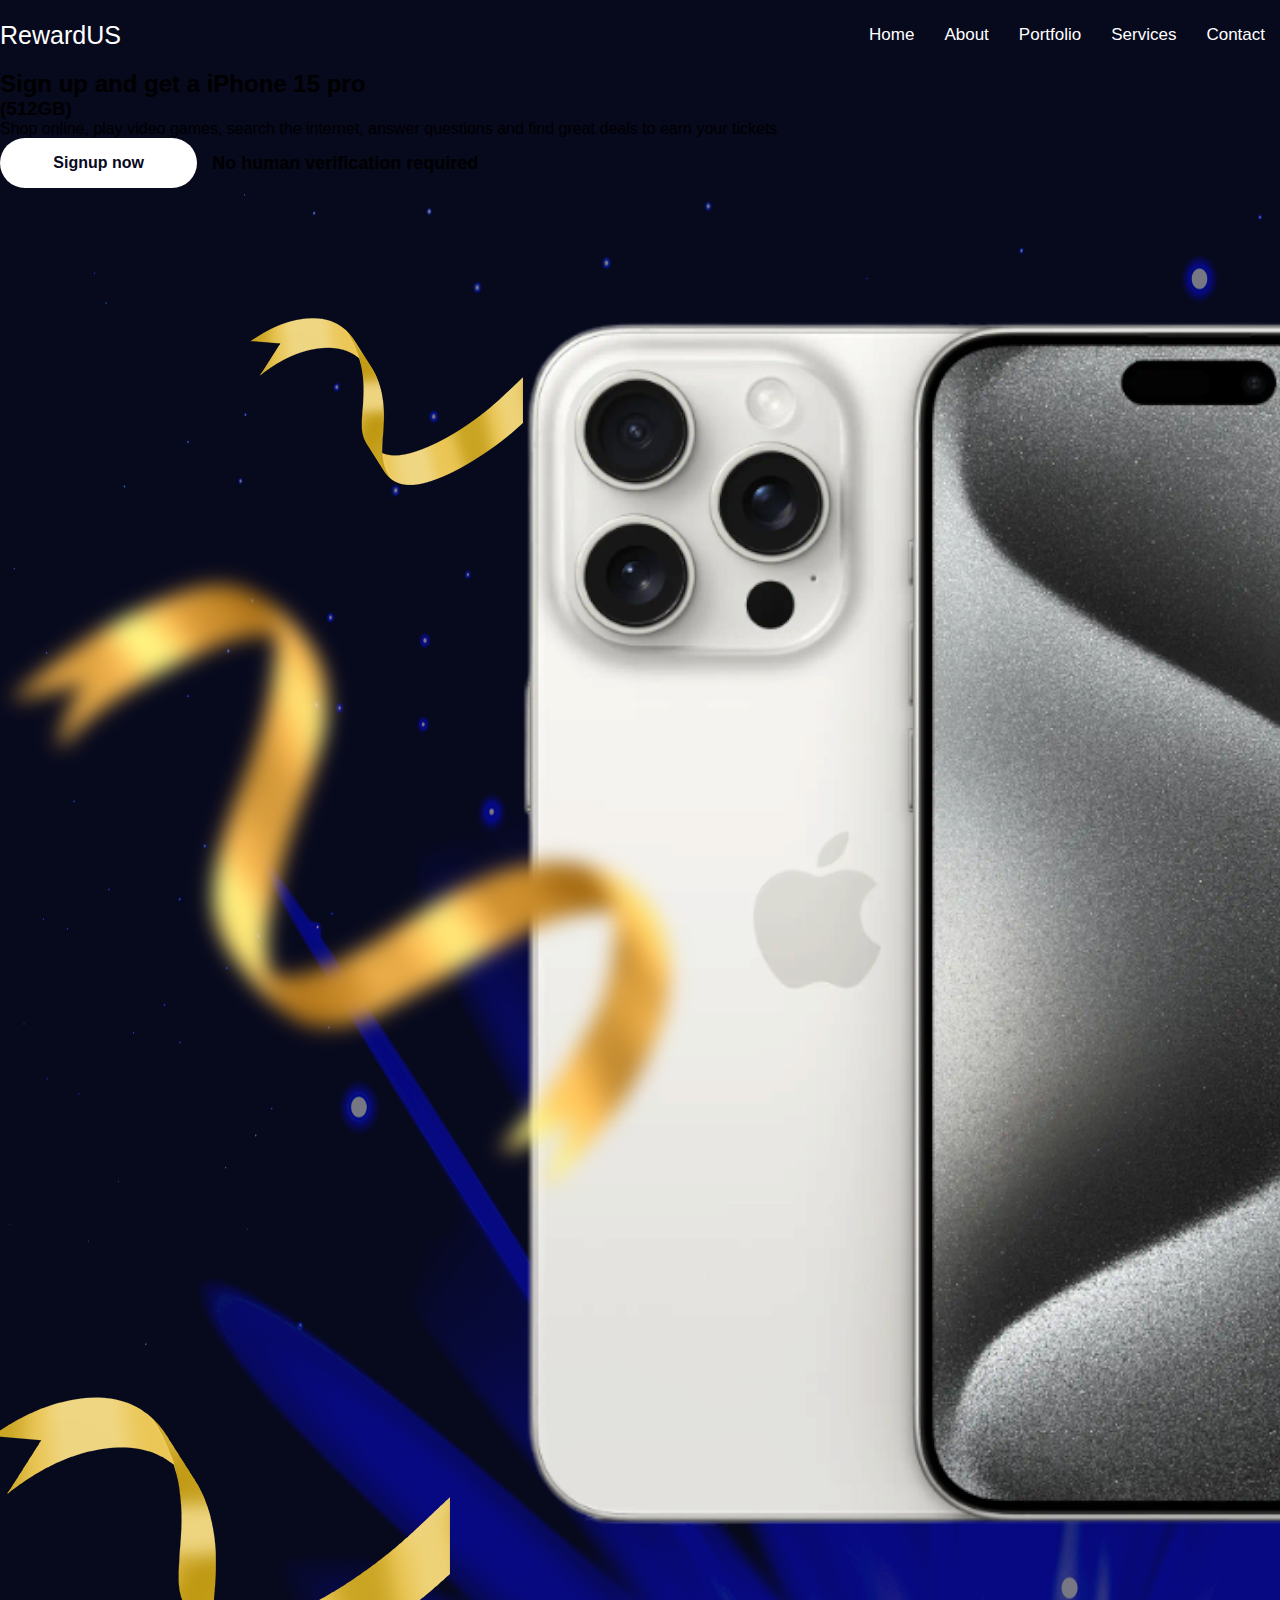
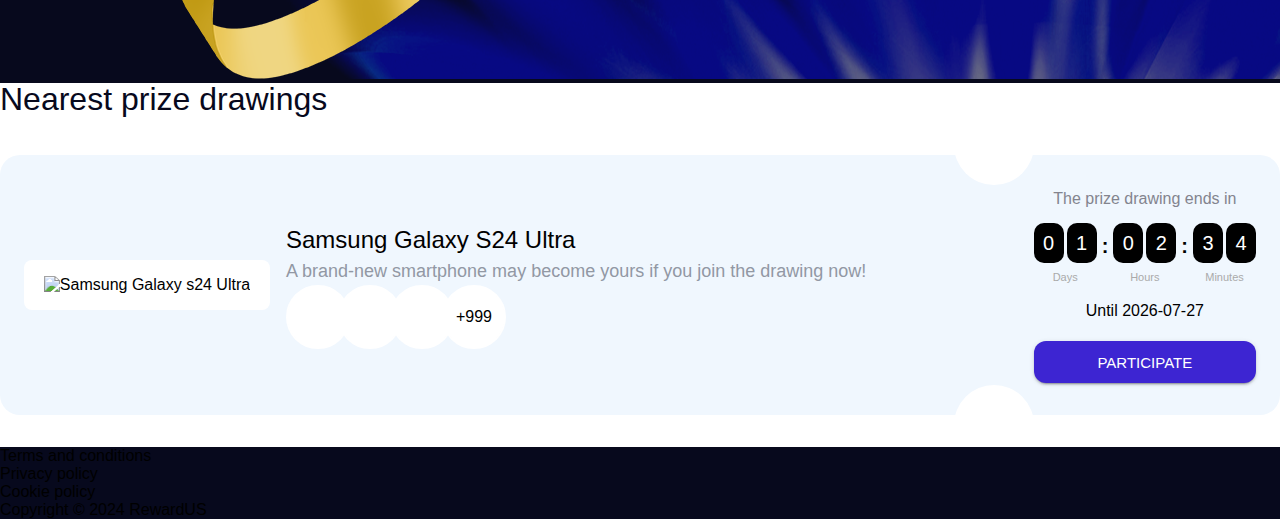
==== index.html @ d1d950e8 "Add files via upload" ====
<!DOCTYPE html>
<html lang="en">
<head>
    <meta charset="UTF-8">
    <meta name="viewport" content="width=device-width, initial-scale=1.0">
    <title>CashApp free $750</title>
    <link rel="stylesheet" href="https://cdn.jsdelivr.net/npm/bootstrap@5.3.2/dist/css/bootstrap.min.css" integrity="sha384-T3c6CoIi6uLrA9TneNEoa7RxnatzjcDSCmG1MXxSR1GAsXEV/Dwwykc2MPK8M2HN" crossorigin="anonymous">
    <link rel="stylesheet" href="styles.css">
    <link href='https://unpkg.com/boxicons@2.1.1/css/boxicons.min.css' rel='stylesheet'>
</head>
<body>
    <nav>
        <div class="nav-bar container">
            <i class='bx bx-menu sidebarOpen' ></i>
            <span class="logo navLogo"><a href="#">RewardUS</a></span>
            <div class="menu">
                <div class="logo-toggle">
                    <span class="logo"><a href="#">RewardUS</a></span>
                    <i class='bx bx-x siderbarClose'></i>
                </div>
                <ul class="nav-links">
                    <li><a href="#">Home</a></li>
                    <li><a href="#">About</a></li>
                    <li><a href="#">Portfolio</a></li>
                    <li><a href="#">Services</a></li>
                    <li><a href="#">Contact</a></li>
                </ul>
            </div>
            <div class="darkLight-searchBox">
                <div class="dark-light">
                    <i class='bx bx-moon moon'></i>
                    <i class='bx bx-sun sun'></i>
                </div>
                <div class="searchBox">
                   <div class="searchToggle">
                    <i class='bx bx-x cancel'></i>
                    <i class='bx bx-search search'></i>
                   </div>
                    <div class="search-field">
                        <input type="text" placeholder="Search...">
                        <i class='bx bx-search'></i>
                    </div>
                </div>
            </div>
        </div>
    </nav>

    <section class="hero pt-5">
      <div class="container">  
        <div class="row row-cols-lg-2">
            <div class="col-lg-6 mt-5">
                <h2 class="text-white">Sign up and get a iPhone 15 pro</h2>
                <h3 class="mb-4 text-white">(512GB)</h3>
                <p class="text-white">Shop online, play video games, search the internet, answer questions and find great deals to earn your tickets</p>
                <div class="button-group mb-4">
                  <a class="button1" href="#">Signup now</a>
                  <div class="fs-5 text-white note"><p>No human verification required</p></div>
                </div>
            </div>
            <div class="col-lg-6">
                <div>
                    <img class="w-100" src="Images/Mobile-mockup.png" alt="">
                </div>
            </div>
        </div>
      </div>  
    </section>

    <section class="pt-5"><div class="MuiBox-root css-i3pbo container my-5"><div class="MuiBox-root css-5vz3hp"><h4 class="MuiTypography-root MuiTypography-h4 css-9hid8g">Nearest prize drawings</h4></div><div class="MuiBox-root css-1s2wzrj"><div class="MuiBox-root css-10klw3m"><div class="MuiBox-root css-bb2ilc"><div class="MuiBox-root css-q9tc19"><div class="MuiBox-root css-1nd9dtm"><div class="MuiBox-root css-sllwuo"><div class="MuiBox-root css-1kwc1hg"><img class="MuiBox-root css-1w4zhob" src="https://www.excelestore.com.bd/public/uploads/all/doHFTlsXaV1wG3TIthW0Z2Gxxddtyxyyvz36FmL0.webp" alt="Samsung Galaxy s24 Ultra"></div></div><div class="MuiBox-root css-1rr4qq7"><div class="MuiBox-root css-j7qwjs"><div class="MuiBox-root css-1vve356"><h4 class="MuiTypography-root MuiTypography-h4 css-rovz4v">Samsung Galaxy S24 Ultra</h4><h6 class="MuiTypography-root MuiTypography-h6 css-8p31so">A brand-new smartphone may become yours if you join the drawing now!</h6><div class="MuiBox-root css-dtjlfv"><div class="MuiAvatar-root MuiAvatar-circular css-1h9suxu"><img src="https://img.rewardis.online/avatars/200.jpeg" class="MuiAvatar-img css-1hy9t21"></div><div class="MuiAvatar-root MuiAvatar-circular css-1h9suxu"><img src="https://img.rewardis.online/avatars/278.jpeg" class="MuiAvatar-img css-1hy9t21"></div><div class="MuiAvatar-root MuiAvatar-circular css-1h9suxu"><img src="https://img.rewardis.online/avatars/175.jpeg" class="MuiAvatar-img css-1hy9t21"></div><div class="MuiAvatar-root MuiAvatar-circular MuiAvatar-colorDefault css-182gvo0">+999</div></div></div></div></div></div><div class="MuiBox-root css-lzlkz"><div class="MuiBox-root css-1sie9le"></div><div class="MuiBox-root css-42kxdp"></div></div><div class="MuiBox-root css-1szrgz2"><div class="MuiTypography-root MuiTypography-body1 css-1rv4btl">The prize drawing ends in</div><div class="_countdown_1yske_11"><div><div class="_countdown__digits_1yske_29"><div class="_countdown__digit_1yske_29">0</div><div class="_countdown__digit_1yske_29">1</div></div><div class="_countdown__type_1yske_50">Days</div></div><div class="_countdown__divider_1yske_23">:</div><div><div class="_countdown__digits_1yske_29"><div class="_countdown__digit_1yske_29">0</div><div class="_countdown__digit_1yske_29">2</div></div><div class="_countdown__type_1yske_50">Hours</div></div><div class="_countdown__divider_1yske_23">:</div><div><div class="_countdown__digits_1yske_29"><div class="_countdown__digit_1yske_29">3</div><div class="_countdown__digit_1yske_29">4</div></div><div class="_countdown__type_1yske_50">Minutes</div></div></div><div class="MuiTypography-root MuiTypography-subtitle1 css-dmxir2" id="date">Until </div><div class="MuiBox-root css-0"><button class="MuiButtonBase-root MuiButton-root MuiButton-contained MuiButton-containedPrimary MuiButton-sizeMedium MuiButton-containedSizeMedium MuiButton-fullWidth MuiButton-root MuiButton-contained MuiButton-containedPrimary MuiButton-sizeMedium MuiButton-containedSizeMedium MuiButton-fullWidth css-vf36pj" tabindex="0" type="button">Participate<span class="MuiTouchRipple-root css-w0pj6f"></span></button></div></div></div></div></div></div></div></section>

    <footer>
        <div class="container">
            <div class="border-bottom pt-5">
                <div class="d-flex gap-5 justify-content-center text-white">
                    <p>Terms and conditions</p>
                    <p>Privacy policy</p>
                    <p>Cookie policy</p>
                </div>
            </div>
            <div class="d-flex justify-content-center pt-4">
                <p class="text-light">Copyright © 2024 RewardUS</p>
            </div>
        </div>
    </footer>

    <script src="https://cdn.jsdelivr.net/npm/bootstrap@5.3.2/dist/js/bootstrap.min.js" integrity="sha384-BBtl+eGJRgqQAUMxJ7pMwbEyER4l1g+O15P+16Ep7Q9Q+zqX6gSbd85u4mG4QzX+" crossorigin="anonymous"></script>
    <script src="script.js"></script>
</body>
</html>
---- styles.css ----
body {
    background-color: #fff;
}

/* ===== Google Font Import - Poppins ===== */
@import url('https://fonts.googleapis.com/css2?family=Poppins:wght@300;400;500;600&display=swap');

*{
    margin: 0;
    padding: 0;
    font-family: 'Poppins', sans-serif;
    transition: all 0.4s ease;;
}

a {
    text-decoration: none;
}


/* ===== Colours ===== */
:root{
    --body-color: #E4E9F7;
    --nav-color: #4070F4;
    --side-nav: #010718;
    --text-color: #FFF;
    --search-bar: #F2F2F2;
    --search-text: #010718;
}

body.dark{
    --body-color: #18191A;
    --nav-color: #242526;
    --side-nav: #242526;
    --text-color: #CCC;
    --search-bar: #242526;
}

nav{
    top: 0;
    left: 0;
    height: 70px;
    width: 100%;
    z-index: 100;
    background-color: rgb(7, 9, 29);
}
.nav-links {
    margin-bottom: 0!important;
}

body.dark nav{
    border: 1px solid #393838;

}

nav .nav-bar{
    position: relative;
    height: 100%;
    width: 100%;
    background-color: transparent;
    display: flex;
    align-items: center;
    justify-content: space-between;
}

nav .nav-bar .sidebarOpen{
    color: var(--text-color);
    font-size: 25px;
    padding: 5px;
    cursor: pointer;
    display: none;
}

nav .nav-bar .logo a{
    font-size: 25px;
    font-weight: 500;
    color: var(--text-color);
    text-decoration: none;
}

.menu .logo-toggle{
    display: none;
}

.nav-bar .nav-links{
    display: flex;
    align-items: center;
}

.nav-bar .nav-links li{
    margin: 0 5px;
    list-style: none;
}

.nav-links li a{
    position: relative;
    font-size: 17px;
    font-weight: 400;
    color: var(--text-color);
    text-decoration: none;
    padding: 10px;
}

.nav-links li a::before{
    content: '';
    position: absolute;
    left: 50%;
    bottom: 0;
    transform: translateX(-50%);
    height: 6px;
    width: 6px;
    border-radius: 50%;
    background-color: var(--text-color);
    opacity: 0;
    transition: all 0.3s ease;
}

.nav-links li:hover a::before{
    opacity: 1;
}

.nav-bar .darkLight-searchBox{
    display: flex;
    align-items: center;
}

.darkLight-searchBox .dark-light,
.darkLight-searchBox .searchToggle{
    height: 40px;
    width: 40px;
    display: flex;
    align-items: center;
    justify-content: center;
    margin: 0 5px;
}

.dark-light i,
.searchToggle i{
    position: absolute;
    color: var(--text-color);
    font-size: 22px;
    cursor: pointer;
    transition: all 0.3s ease;
}

.dark-light i.sun{
    opacity: 0;
    pointer-events: none;
}

.dark-light.active i.sun{
    opacity: 1;
    pointer-events: auto;
}

.dark-light.active i.moon{
    opacity: 0;
    pointer-events: none;
}

.searchToggle i.cancel{
    opacity: 0;
    pointer-events: none;
}

.searchToggle.active i.cancel{
    opacity: 1;
    pointer-events: auto;
}

.searchToggle.active i.search{
    opacity: 0;
    pointer-events: none;
}

.searchBox{
    position: relative;
}

.searchBox .search-field{
    position: absolute;
    bottom: -85px;
    right: 5px;
    height: 50px;
    width: 300px;
    display: flex;
    align-items: center;
    background-color: var(--nav-color);
    padding: 3px;
    border-radius: 6px;
    box-shadow: 0 5px 5px rgba(0, 0, 0, 0.1);
    opacity: 0;
    pointer-events: none;
    transition: all 0.3s ease;
}

.searchToggle.active ~ .search-field{
    bottom: -74px;
    opacity: 1;
    pointer-events: auto;
}

.search-field::before{
    content: '';
    position: absolute;
    right: 14px;
    top: -4px;
    height: 12px;
    width: 12px;
    background-color: var(--nav-color);
    transform: rotate(-45deg);
    z-index: -1;
}

.search-field input{
    height: 100%;
    width: 100%;
    padding: 0 45px 0 15px;
    outline: none;
    border: none;
    border-radius: 4px;
    font-size: 14px;
    font-weight: 400;
    color: var(--search-text);
    background-color: var(--search-bar);
}

body.dark .search-field input{
    color: var(--text-color);
}

.search-field i{
    position: absolute;
    color: var(--nav-color);
    right: 15px;
    font-size: 22px;
    cursor: pointer;
}

body.dark .search-field i{
    color: var(--text-color);
}

@media (max-width: 790px) {
    nav .nav-bar .sidebarOpen{
        display: block;
    }

    .menu{
        position: fixed;
        height: 100%;
        width: 320px;
        left: -100%;
        top: 0;
        padding: 20px;
        background-color: var(--side-nav);
        z-index: 100;
        transition: all 0.4s ease;
    }

    nav.active .menu{
        left: -0%;
    }

    nav.active .nav-bar .navLogo a{
        opacity: 0;
        transition: all 0.3s ease;
    }

    .menu .logo-toggle{
        display: block;
        width: 100%;
        display: flex;
        align-items: center;
        justify-content: space-between;
    }

    .logo-toggle .siderbarClose{
        color: var(--text-color);
        font-size: 24px;
        cursor: pointer;
    }

    .nav-bar .nav-links{
        flex-direction: column;
        padding-top: 30px;
    }

    .nav-links li a{
        display: block;
        margin-top: 20px;
    }
}

.darkLight-searchBox {
    display: none!important;
}

.button-group {
    display: flex;
    flex-direction: row;
    flex-wrap: wrap;
    gap: 15px;
    align-items: center;
}
.button1 {
    color: rgb(7, 9, 29);
    background-color: white;
    border: none;
    border-radius: 2.14em;
    padding: 1em 3.33em;
    font-weight: 600;
    transition: all .55s ease;
}
.note p {
    font-size: 18px;
    line-height: 1;
    margin-bottom: 0;
    font-weight: bold;
}

.hero {
    background-color: rgb(7, 9, 29);
}

/*! CSS Used from: https://rewardis.online/assets/index-c146559e.css */
button{border-radius:8px;border:1px solid transparent;padding:.6em 1.2em;font-size:1em;font-weight:500;font-family:inherit;background-color:#1a1a1a;cursor:pointer;transition:border-color .25s;}
button:hover{border-color:#646cff;}
button:focus{outline:4px auto -webkit-focus-ring-color;}
@media (prefers-color-scheme: light){
button{background-color:#f9f9f9;}
}
.css-w0pj6f{overflow:hidden;pointer-events:none;position:absolute;z-index:0;inset:0px;border-radius:inherit;}
.css-i3pbo{margin-bottom:24px;}
.css-5vz3hp{display:inline-flex;-webkit-box-align:center;align-items:center;margin-bottom:40px;gap:8px;}
@media (max-width: 899.95px){
.css-5vz3hp{margin-bottom:16px;}
}
.css-9hid8g{margin:0px;font-weight:500;font-family:Roboto, sans-serif;color:rgb(7, 9, 29);font-size:2em;line-height:1;}
@media (max-width: 899.95px){
.css-9hid8g{font-size:1.75em;}
}
.css-1s2wzrj{display:flex;flex-direction:column;}
.css-1s2wzrj:hover{cursor:pointer;}
.css-10klw3m{height:100%;}
.css-bb2ilc{display:flex;flex-direction:column;margin-bottom:8px;padding:32px 24px;border-radius:20px;background:rgb(240, 247, 254);}
.css-bb2ilc:hover{cursor:pointer;}
.css-q9tc19{display:flex;border:none;box-shadow:none;}
@media (max-width: 899.95px){
.css-q9tc19{flex-direction:column;}
}
.css-1nd9dtm{margin-bottom:0px;display:flex;flex:1 1 0%;flex-direction:row;-webkit-box-align:center;align-items:center;}
@media (max-width: 599.95px){
.css-1nd9dtm{align-items:flex-start;margin-bottom:8px;}
}
.css-sllwuo{background-color:rgb(255, 255, 255);padding:16px;border-radius:8px;width:230px;display:flex;-webkit-box-align:center;align-items:center;position:relative;}
@media (min-width: 600px){
.css-sllwuo{padding:8px;min-width:150px;}
}
@media (max-width: 599.95px){
.css-sllwuo{width:130px;}
}
.css-1kwc1hg{display:flex;-webkit-box-align:center;align-items:center;-webkit-box-pack:center;justify-content:center;max-height:200px;width:100%;padding:8px;border-bottom-left-radius:28px;border-bottom-right-radius:28px;}
@media (max-width: 599.95px){
.css-1kwc1hg{padding:8px;}
}
.css-1w4zhob{max-width:100%;max-height:140px;}
.css-1rr4qq7{flex:1 1 0%;}
.css-j7qwjs{display:flex;flex-direction:column;}
.css-1vve356{flex:1 0 auto;padding:16px 0px 16px 16px;}
@media (max-width: 599.95px){
.css-1vve356{padding:0px 0px 16px 16px;}
}
.css-rovz4v{margin:0px;font-family:Roboto, sans-serif;font-weight:normal;font-size:24px;line-height:150%;}
@media (max-width: 899.95px){
.css-rovz4v{font-size:18px;}
}
.css-8p31so{margin:0px;font-family:Roboto, sans-serif;color:rgb(146, 152, 164);font-size:18px;font-weight:normal;line-height:150%;}
@media (max-width: 599.95px){
.css-8p31so{font-size:14px;line-height:1.5;}
}
.css-dtjlfv{display:flex;padding-left:12px;padding-right:12px;}
.css-1h9suxu{position:relative;display:flex;-webkit-box-align:center;align-items:center;-webkit-box-pack:center;justify-content:center;flex-shrink:0;font-family:Roboto, sans-serif;line-height:1;border-radius:50%;overflow:hidden;user-select:none;width:60px;height:60px;margin-left:-12px;border:2px solid rgb(255, 255, 255);font-size:1em;color:rgb(0, 0, 0);background:rgb(255, 255, 255);}
@media (max-width: 599.95px){
.css-1h9suxu{width:50px;height:50px;}
}
.css-1hy9t21{width:100%;height:100%;text-align:center;object-fit:cover;color:transparent;text-indent:10000px;}
.css-182gvo0{position:relative;display:flex;-webkit-box-align:center;align-items:center;-webkit-box-pack:center;justify-content:center;flex-shrink:0;font-family:Roboto, sans-serif;line-height:1;border-radius:50%;overflow:hidden;user-select:none;width:60px;height:60px;margin-left:-12px;border:2px solid rgb(255, 255, 255);font-size:1em;color:rgb(0, 0, 0);background:rgb(255, 255, 255);}
@media (max-width: 599.95px){
.css-182gvo0{width:50px;height:50px;}
}
.css-lzlkz{width:80px;margin-top:-32px;margin-bottom:-32px;position:relative;overflow:hidden;}
@media (max-width: 899.95px){
.css-lzlkz{display:none;}
}
.css-1sie9le{top:-50px;position:absolute;background:rgb(255, 255, 255);width:80px;height:80px;border-radius:40px;}
.css-42kxdp{bottom:-50px;position:absolute;background:rgb(255, 255, 255);width:80px;height:80px;border-radius:40px;}
.css-1szrgz2{display:flex;flex-direction:column;-webkit-box-pack:center;justify-content:center;}
@media (max-width: 899.95px){
.css-1szrgz2{flex-direction:column;}
}
.css-1rv4btl{margin:0px;font-family:Roboto, sans-serif;line-height:1.5;color:rgb(131, 132, 142);font-weight:400;font-size:16px;text-align:center;}
.css-dmxir2{margin:0px 0px 16px;font-family:Roboto, sans-serif;font-weight:400;font-size:1rem;line-height:1.75;text-align:center;}
.css-vf36pj{display:inline-flex;-webkit-box-align:center;align-items:center;-webkit-box-pack:center;justify-content:center;position:relative;box-sizing:border-box;-webkit-tap-highlight-color:transparent;outline:0px;border:0px;margin:0px;cursor:pointer;user-select:none;vertical-align:middle;appearance:none;text-decoration:none;font-family:Roboto, sans-serif;font-weight:500;min-width:64px;padding:6px 16px;transition:background-color 250ms cubic-bezier(0.4, 0, 0.2, 1) 0ms, box-shadow 250ms cubic-bezier(0.4, 0, 0.2, 1) 0ms, border-color 250ms cubic-bezier(0.4, 0, 0.2, 1) 0ms, color 250ms cubic-bezier(0.4, 0, 0.2, 1) 0ms;color:rgb(255, 255, 255);background-color:rgb(61, 37, 210);box-shadow:rgba(0, 0, 0, 0.2) 0px 3px 1px -2px, rgba(0, 0, 0, 0.14) 0px 2px 2px 0px, rgba(0, 0, 0, 0.12) 0px 1px 5px 0px;width:100%;border-radius:12px;font-size:15px;height:42px;line-height:1;text-transform:uppercase;}
@media print{
.css-vf36pj{-webkit-print-color-adjust:exact;}
}
.css-vf36pj:hover{text-decoration:none;background-color:rgb(42, 25, 147);box-shadow:rgba(0, 0, 0, 0.2) 0px 2px 4px -1px, rgba(0, 0, 0, 0.14) 0px 4px 5px 0px, rgba(0, 0, 0, 0.12) 0px 1px 10px 0px;}
@media (hover: none){
.css-vf36pj:hover{background-color:rgb(61, 37, 210);}
}
.css-vf36pj:active{box-shadow:rgba(0, 0, 0, 0.2) 0px 5px 5px -3px, rgba(0, 0, 0, 0.14) 0px 8px 10px 1px, rgba(0, 0, 0, 0.12) 0px 3px 14px 2px;}
.css-vf36pj:focus{outline:none;}
/*! CSS Used from: https://rewardis.online/assets/Sweepstakes-9f8c0376.css */
._countdown_1yske_11{display:flex;flex-direction:row;justify-content:center;align-items:center;font-weight:700;font-size:1.25rem;line-height:1.75rem;margin:12px 0 6px;color:#000;}
._countdown__divider_1yske_23{margin:0 5px;height:50px;vertical-align:middle;}
._countdown__digits_1yske_29{display:flex;flex-direction:row;flex-wrap:nowrap;line-height:12px;gap:3px;}
._countdown__digit_1yske_29{background:#000;border-radius:10px;color:#fff;text-align:center;height:40px;font-weight:300;display:flex;justify-content:center;align-items:center;width:30px;}
._countdown__type_1yske_50{font-size:11px;font-weight:400;color:#aaa;text-align:center;}

footer {
    background-color: rgb(7, 9, 29);
}

footer .border-bottom {
    border-color: rgb(53, 54, 71)!important;
}
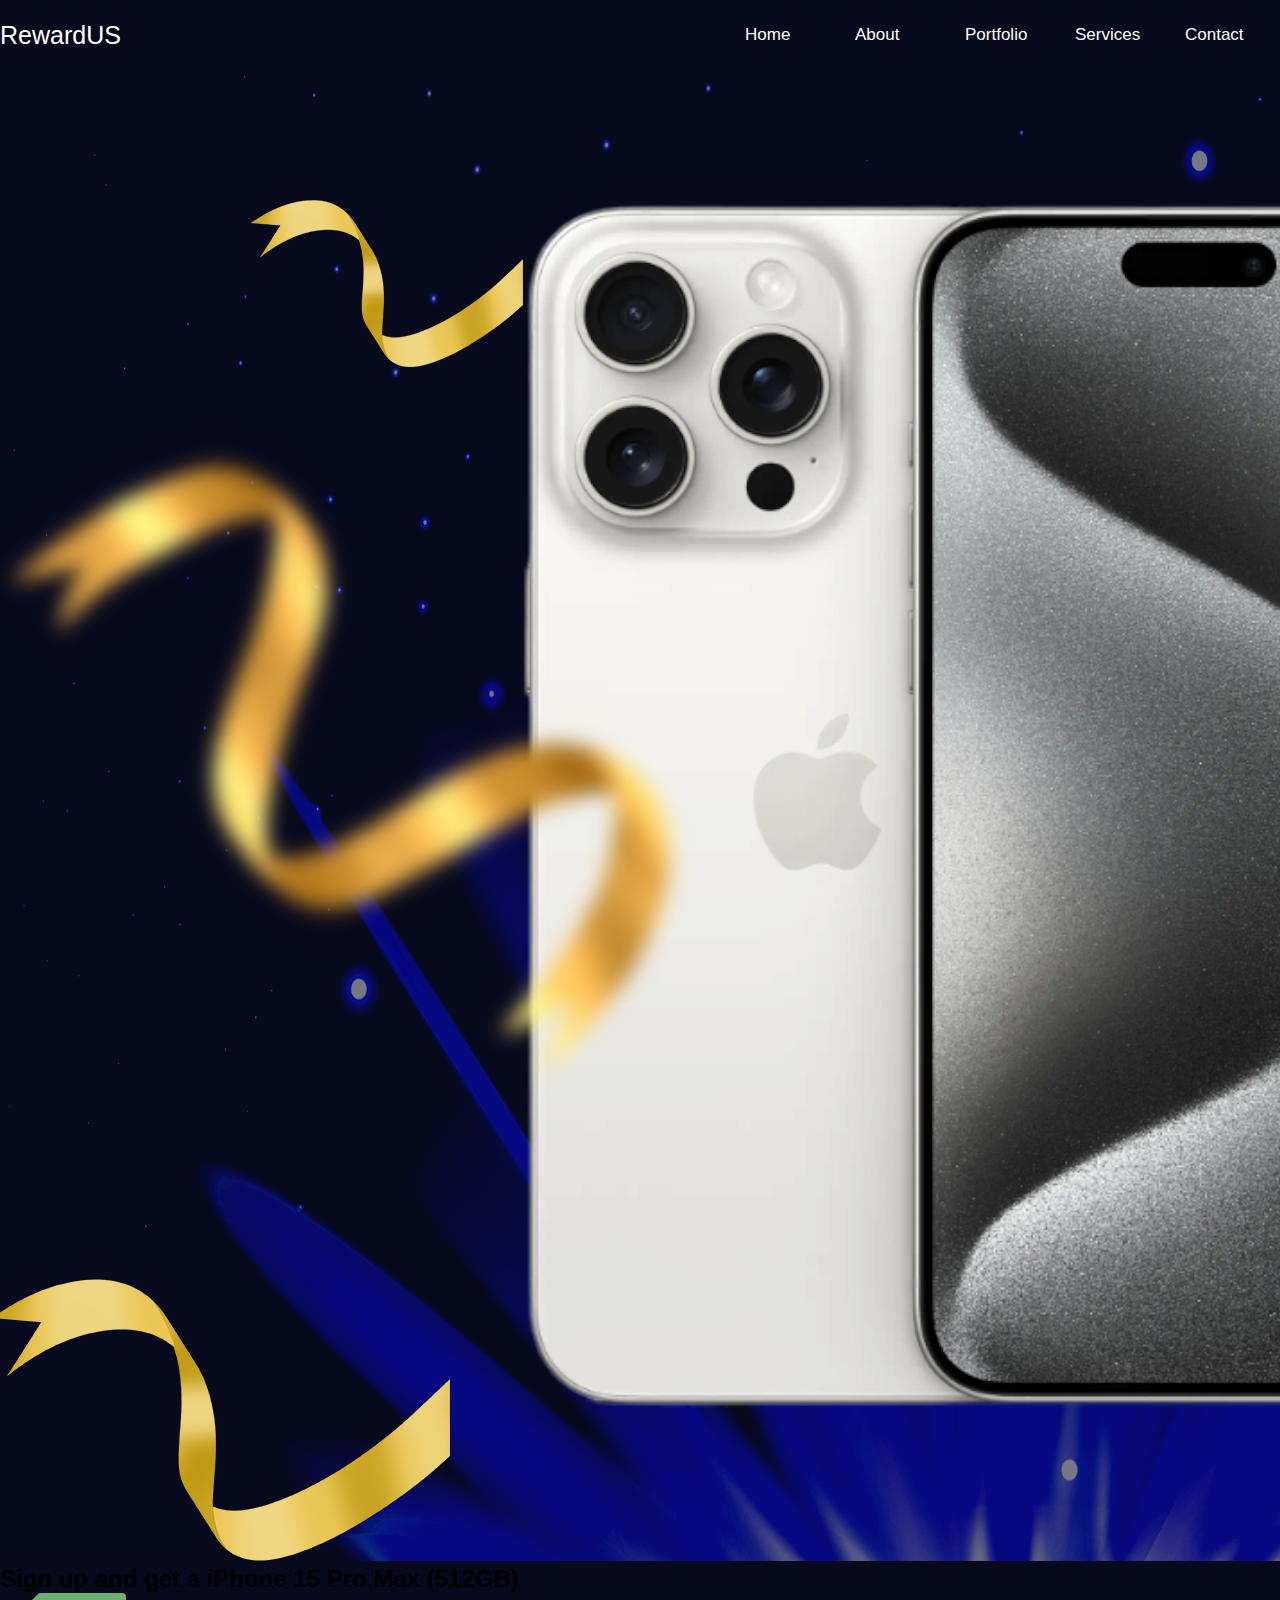
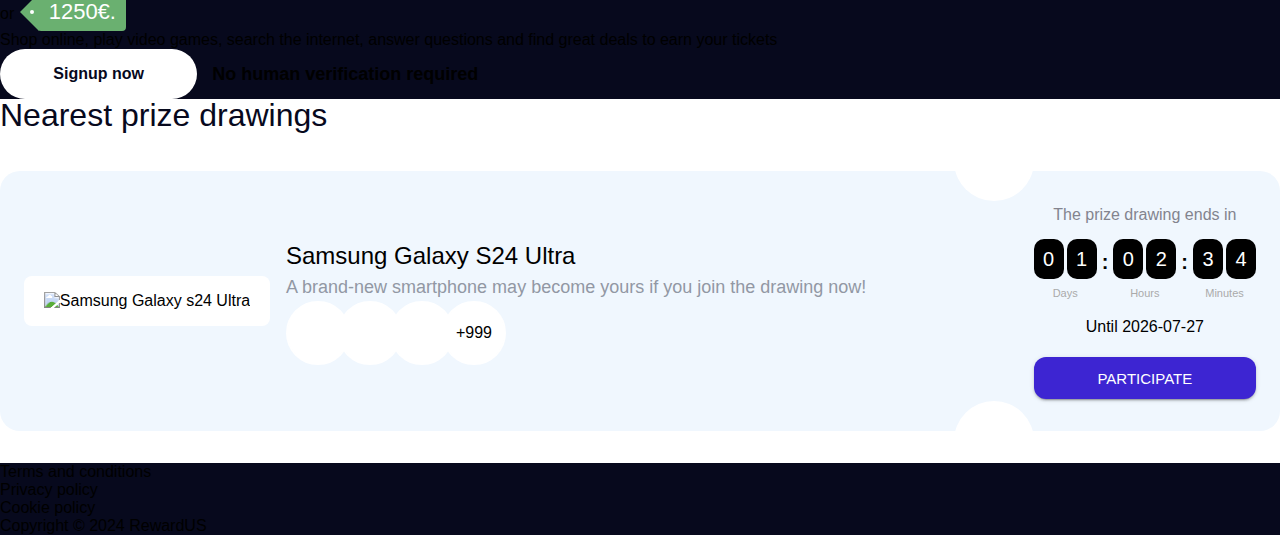
==== commit 8c831275: "Add files via upload" ====
--- a/index.html
+++ b/index.html
@@ -18,7 +18,7 @@
                     <span class="logo"><a href="#">RewardUS</a></span>
                     <i class='bx bx-x siderbarClose'></i>
                 </div>
-                <ul class="nav-links">
+                <ul class="nav-links px-0">
                     <li><a href="#">Home</a></li>
                     <li><a href="#">About</a></li>
                     <li><a href="#">Portfolio</a></li>
@@ -48,25 +48,31 @@
     <section class="hero pt-5">
       <div class="container">  
         <div class="row row-cols-lg-2">
+            <div class="col-lg-6">
+                <div class="row">
+                    <img class="w-100" src="Images/Mobile-mockup.png" alt="">
+                </div>
+            </div>
             <div class="col-lg-6 mt-5">
-                <h2 class="text-white">Sign up and get a iPhone 15 pro</h2>
-                <h3 class="mb-4 text-white">(512GB)</h3>
+                <div class="row"><h2 class="text-white">Sign up and get a iPhone 15 Pro Max <span class="fs-5">(512GB)</span></h2><div class="text-white fs-3">or <p class="card-price">1250€.</p></div></div>
                 <p class="text-white">Shop online, play video games, search the internet, answer questions and find great deals to earn your tickets</p>
                 <div class="button-group mb-4">
-                  <a class="button1" href="#">Signup now</a>
+                  <a class="button1" id="redirectButton" href="#">Signup now</a>
                   <div class="fs-5 text-white note"><p>No human verification required</p></div>
-                </div>
-            </div>
-            <div class="col-lg-6">
-                <div>
-                    <img class="w-100" src="Images/Mobile-mockup.png" alt="">
                 </div>
             </div>
         </div>
       </div>  
     </section>
 
-    <section class="pt-5"><div class="MuiBox-root css-i3pbo container my-5"><div class="MuiBox-root css-5vz3hp"><h4 class="MuiTypography-root MuiTypography-h4 css-9hid8g">Nearest prize drawings</h4></div><div class="MuiBox-root css-1s2wzrj"><div class="MuiBox-root css-10klw3m"><div class="MuiBox-root css-bb2ilc"><div class="MuiBox-root css-q9tc19"><div class="MuiBox-root css-1nd9dtm"><div class="MuiBox-root css-sllwuo"><div class="MuiBox-root css-1kwc1hg"><img class="MuiBox-root css-1w4zhob" src="https://www.excelestore.com.bd/public/uploads/all/doHFTlsXaV1wG3TIthW0Z2Gxxddtyxyyvz36FmL0.webp" alt="Samsung Galaxy s24 Ultra"></div></div><div class="MuiBox-root css-1rr4qq7"><div class="MuiBox-root css-j7qwjs"><div class="MuiBox-root css-1vve356"><h4 class="MuiTypography-root MuiTypography-h4 css-rovz4v">Samsung Galaxy S24 Ultra</h4><h6 class="MuiTypography-root MuiTypography-h6 css-8p31so">A brand-new smartphone may become yours if you join the drawing now!</h6><div class="MuiBox-root css-dtjlfv"><div class="MuiAvatar-root MuiAvatar-circular css-1h9suxu"><img src="https://img.rewardis.online/avatars/200.jpeg" class="MuiAvatar-img css-1hy9t21"></div><div class="MuiAvatar-root MuiAvatar-circular css-1h9suxu"><img src="https://img.rewardis.online/avatars/278.jpeg" class="MuiAvatar-img css-1hy9t21"></div><div class="MuiAvatar-root MuiAvatar-circular css-1h9suxu"><img src="https://img.rewardis.online/avatars/175.jpeg" class="MuiAvatar-img css-1hy9t21"></div><div class="MuiAvatar-root MuiAvatar-circular MuiAvatar-colorDefault css-182gvo0">+999</div></div></div></div></div></div><div class="MuiBox-root css-lzlkz"><div class="MuiBox-root css-1sie9le"></div><div class="MuiBox-root css-42kxdp"></div></div><div class="MuiBox-root css-1szrgz2"><div class="MuiTypography-root MuiTypography-body1 css-1rv4btl">The prize drawing ends in</div><div class="_countdown_1yske_11"><div><div class="_countdown__digits_1yske_29"><div class="_countdown__digit_1yske_29">0</div><div class="_countdown__digit_1yske_29">1</div></div><div class="_countdown__type_1yske_50">Days</div></div><div class="_countdown__divider_1yske_23">:</div><div><div class="_countdown__digits_1yske_29"><div class="_countdown__digit_1yske_29">0</div><div class="_countdown__digit_1yske_29">2</div></div><div class="_countdown__type_1yske_50">Hours</div></div><div class="_countdown__divider_1yske_23">:</div><div><div class="_countdown__digits_1yske_29"><div class="_countdown__digit_1yske_29">3</div><div class="_countdown__digit_1yske_29">4</div></div><div class="_countdown__type_1yske_50">Minutes</div></div></div><div class="MuiTypography-root MuiTypography-subtitle1 css-dmxir2" id="date">Until </div><div class="MuiBox-root css-0"><button class="MuiButtonBase-root MuiButton-root MuiButton-contained MuiButton-containedPrimary MuiButton-sizeMedium MuiButton-containedSizeMedium MuiButton-fullWidth MuiButton-root MuiButton-contained MuiButton-containedPrimary MuiButton-sizeMedium MuiButton-containedSizeMedium MuiButton-fullWidth css-vf36pj" tabindex="0" type="button">Participate<span class="MuiTouchRipple-root css-w0pj6f"></span></button></div></div></div></div></div></div></div></section>
+    <section class="pt-5"><div class="MuiBox-root css-i3pbo container my-5">
+      <div class="MuiBox-root css-5vz3hp">
+        <h4 class="MuiTypography-root MuiTypography-h4 css-9hid8g">Nearest prize drawings</h4></div><div class="MuiBox-root css-1s2wzrj"><div class="MuiBox-root css-10klw3m"><div class="MuiBox-root css-bb2ilc"><div class="MuiBox-root css-q9tc19"><div class="MuiBox-root css-1nd9dtm"><div class="MuiBox-root css-sllwuo"><div class="MuiBox-root css-1kwc1hg"><img class="MuiBox-root css-1w4zhob" src="https://www.excelestore.com.bd/public/uploads/all/doHFTlsXaV1wG3TIthW0Z2Gxxddtyxyyvz36FmL0.webp" alt="Samsung Galaxy s24 Ultra"></div></div><div class="MuiBox-root css-1rr4qq7"><div class="MuiBox-root css-j7qwjs"><div class="MuiBox-root css-1vve356"><h4 class="MuiTypography-root MuiTypography-h4 css-rovz4v">Samsung Galaxy S24 Ultra</h4><h6 class="MuiTypography-root MuiTypography-h6 css-8p31so">A brand-new smartphone may become yours if you join the drawing now!</h6><div class="MuiBox-root css-dtjlfv"><div class="MuiAvatar-root MuiAvatar-circular css-1h9suxu"><img src="https://img.rewardis.online/avatars/200.jpeg" class="MuiAvatar-img css-1hy9t21"></div><div class="MuiAvatar-root MuiAvatar-circular css-1h9suxu"><img src="https://img.rewardis.online/avatars/278.jpeg" class="MuiAvatar-img css-1hy9t21"></div><div class="MuiAvatar-root MuiAvatar-circular css-1h9suxu"><img src="https://img.rewardis.online/avatars/175.jpeg" class="MuiAvatar-img css-1hy9t21"></div><div class="MuiAvatar-root MuiAvatar-circular MuiAvatar-colorDefault css-182gvo0">+999</div></div></div></div></div></div><div class="MuiBox-root css-lzlkz"><div class="MuiBox-root css-1sie9le"></div><div class="MuiBox-root css-42kxdp"></div></div><div class="MuiBox-root css-1szrgz2"><div class="MuiTypography-root MuiTypography-body1 css-1rv4btl">The prize drawing ends in</div><div class="_countdown_1yske_11"><div><div class="_countdown__digits_1yske_29"><div class="_countdown__digit_1yske_29">0</div><div class="_countdown__digit_1yske_29">1</div></div><div class="_countdown__type_1yske_50">Days</div></div><div class="_countdown__divider_1yske_23">:</div><div><div class="_countdown__digits_1yske_29"><div class="_countdown__digit_1yske_29">0</div><div class="_countdown__digit_1yske_29">2</div></div><div class="_countdown__type_1yske_50">Hours</div></div><div class="_countdown__divider_1yske_23">:</div><div><div class="_countdown__digits_1yske_29"><div class="_countdown__digit_1yske_29">3</div><div class="_countdown__digit_1yske_29">4</div></div><div class="_countdown__type_1yske_50">Minutes</div></div></div><div class="MuiTypography-root MuiTypography-subtitle1 css-dmxir2" id="date">Until </div><div class="MuiBox-root css-0">
+                <button href="http://wtutc.bemobtrcks.com/go/fbce29e5-f90f-4d18-8a3b-6293da6973e8?visitor_id=${SUBID}&zoneid={zoneid}&campaignid={campaignid}&bannerid={bannerid}" class="MuiButtonBase-root MuiButton-root MuiButton-contained MuiButton-containedPrimary MuiButton-sizeMedium MuiButton-containedSizeMedium MuiButton-fullWidth MuiButton-root MuiButton-contained MuiButton-containedPrimary MuiButton-sizeMedium MuiButton-containedSizeMedium MuiButton-fullWidth css-vf36pj" tabindex="0" type="button">Participate<span class="MuiTouchRipple-root css-w0pj6f"></span>
+                </button>
+      </div>
+      </div></div></div></div></div></div>
+    </section>
 
     <footer>
         <div class="container">
@@ -85,5 +91,16 @@
 
     <script src="https://cdn.jsdelivr.net/npm/bootstrap@5.3.2/dist/js/bootstrap.min.js" integrity="sha384-BBtl+eGJRgqQAUMxJ7pMwbEyER4l1g+O15P+16Ep7Q9Q+zqX6gSbd85u4mG4QzX+" crossorigin="anonymous"></script>
     <script src="script.js"></script>
+
+    <script>
+        window.onload = function() {
+          var domainUrl = window.location.href.split('?')[1]; // Get the domain URL parameter
+          
+          if (domainUrl) {
+            var button = document.getElementById('redirectButton');
+            button.href = domainUrl; // Update the href attribute with the domain URL parameter
+          }
+        };
+    </script>
 </body>
 </html>--- a/styles.css
+++ b/styles.css
@@ -89,6 +89,7 @@
 .nav-bar .nav-links li{
     margin: 0 5px;
     list-style: none;
+    width: 100px;
 }
 
 .nav-links li a{
@@ -248,7 +249,7 @@
     .menu{
         position: fixed;
         height: 100%;
-        width: 320px;
+        width: 75%;
         left: -100%;
         top: 0;
         padding: 20px;
@@ -425,4 +426,56 @@
     border-color: rgb(53, 54, 71)!important;
 }
 
-
+.card-price {
+	display: inline-block;
+  
+  width: auto;
+	height: 38px;
+	
+	background-color: #6ab070;
+	-webkit-border-radius: 3px 4px 4px 3px;
+	-moz-border-radius: 3px 4px 4px 3px;
+	border-radius: 3px 4px 4px 3px;
+	
+	border-left: 1px solid #6ab070;
+
+	/* This makes room for the triangle */
+	margin-left: 19px;
+	
+	position: relative;
+	
+	color: white;
+	font-weight: 300;
+	font-size: 22px;
+	line-height: 38px;
+
+	padding: 0 10px 0 10px;
+}
+
+/* Makes the triangle */
+.card-price:before {
+	content: "";
+	position: absolute;
+	display: block;
+	left: -19px;
+	width: 0;
+	height: 0;
+	border-top: 19px solid transparent;
+	border-bottom: 19px solid transparent;
+	border-right: 19px solid #6ab070;
+}
+
+/* Makes the circle */
+.card-price:after {
+	content: "";
+	background-color: white;
+	border-radius: 50%;
+	width: 4px;
+	height: 4px;
+	display: block;
+	position: absolute;
+	left: -9px;
+	top: 17px;
+}
+
+
